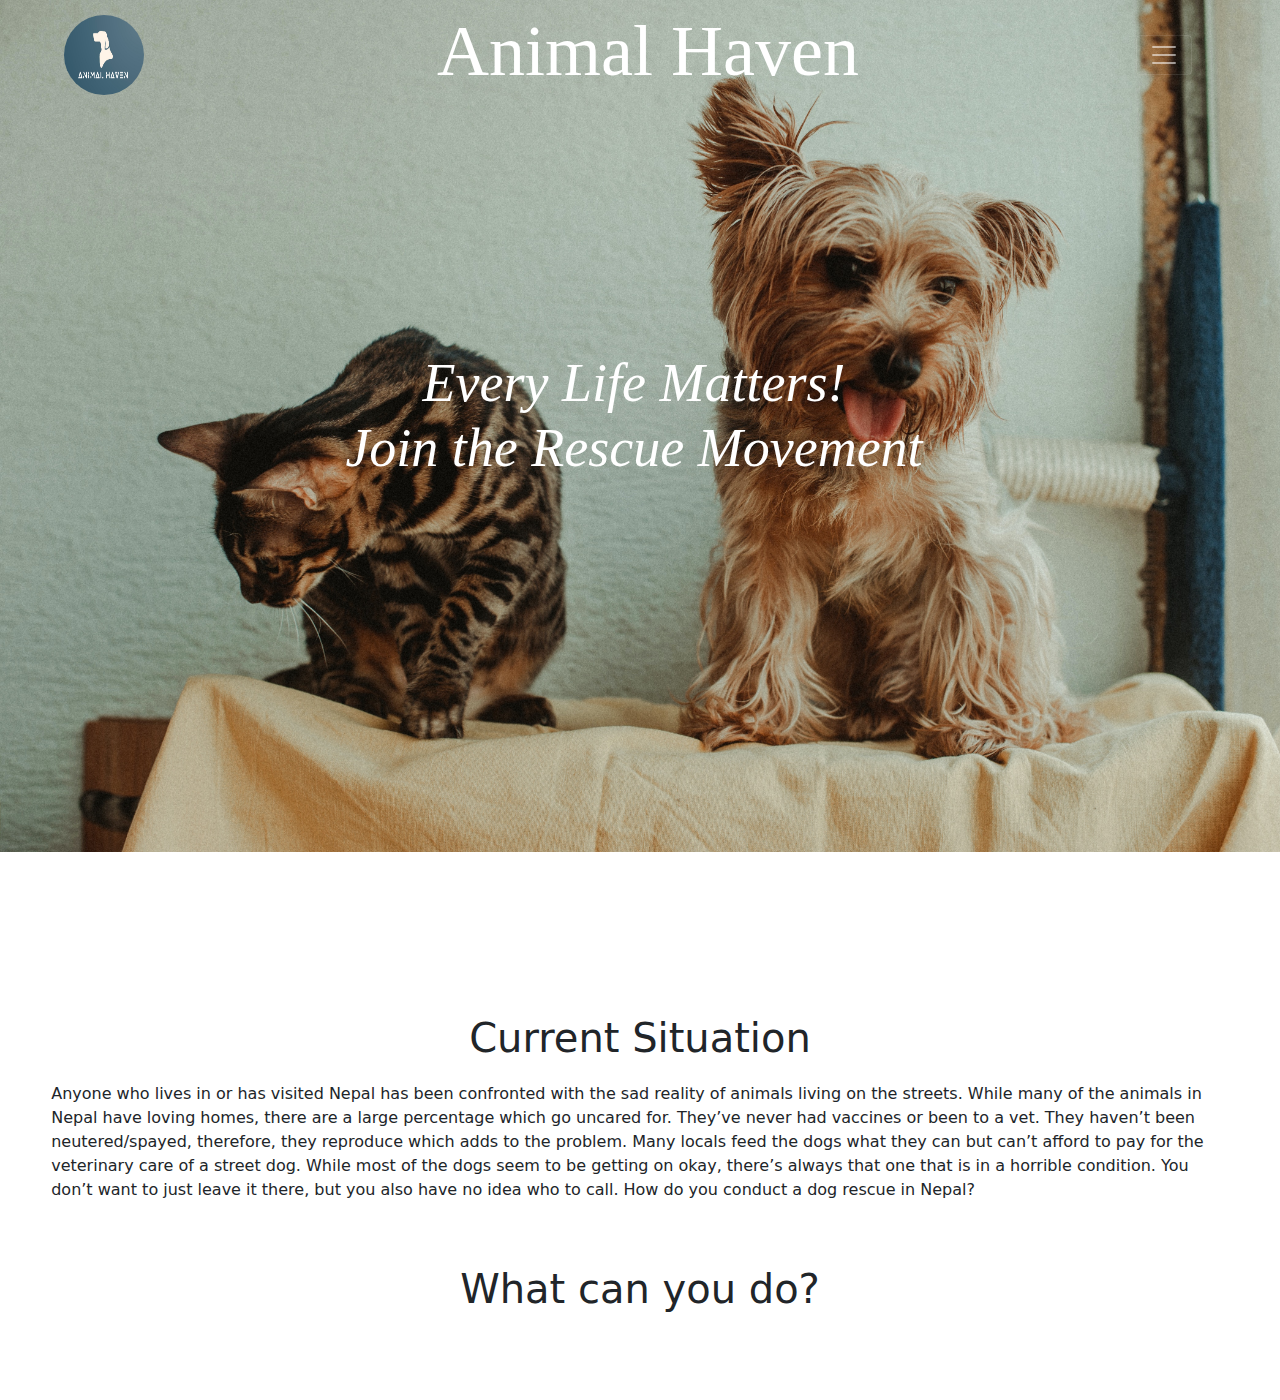
==== index.html @ 1ef38f8a "Updated" ====
<!DOCTYPE html>
<html lang="en">
<head>
    <meta charset="UTF-8">
    <meta http-equiv="X-UA-Compatible" content="IE=edge">
    <meta name="viewport" content="width=device-width, initial-scale=1.0">
    <title>Document</title>
    <script src="/bootstrap-5.0.2-dist/js/bootstrap.bundle.js"></script>
    <link rel="stylesheet" href="/bootstrap-5.0.2-dist/css/bootstrap.css">
    <link rel="stylesheet" href="/bootstrap-5.0.2-dist/css/style.css">
    <link rel="icon" type="image/x-icon" href="/imgs/favicon.ico" style="border-radius: 50%;">
    <link href="https://unpkg.com/aos@2.3.1/dist/aos.css" rel="stylesheet">
</head>
<body>

    <div class="header img-fluid container-fluid" style="background: url(/imgs/bg.jpg); background-repeat: no-repeat; background-size: 100% auto; height: 101vh; max-width: 100%;">



<header>
    <nav class="navbar navbar-dark shadow-5-strong" style="position: sticky;">
        <div class="container">
          <a class="navbar-brand responsive" href="#">
            <img src="/imgs/IMG_9234.png" alt="" class="imge" style="size: 1vmin;">
          </a>

          <h1 class="h11" style="font-size: 8vmin;">Animal Haven</h1>

          <button class="navbar-toggler" type="button" data-bs-toggle="collapse" data-bs-target="#navbarNav" aria-controls="navbarNav" aria-expanded="false" aria-label="Toggle navigation">
            <span class="navbar-toggler-icon"></span>
          </button>
          <div class="collapse navbar-collapse" id="navbarNav">
            <ul class="navbar-nav text-end">
              <li class="nav-item">
                <a class="nav-link active" aria-current="page" href="#">Home</a>
              </li>
              <li class="nav-item">
                <a class="nav-link active" href="#">About me</a>
              </li>
              <li class="nav-item">
                <a class="nav-link active" href="#">Contact me</a>
              </li>
            </ul>
          </div>
        </div>
      </nav>


      <h1 class="text-center container-fluid" style="color: white; font-style: italic; font-family: Orpheus; font-size: 6vmin; position: absolute; top: 39vmin;">Every Life Matters! <br> Join the Rescue Movement</h1>


</header>


<main >
<div style="position: absolute; top: 107vmin; padding: 4%;">
  <H1 style="text-align: center;">Current Situation</H1>

  <p style="padding-top: 1%;">Anyone who lives in or has visited Nepal has been confronted with the sad reality of animals living on the streets. While many of the animals in Nepal have loving homes, there are a large percentage which go uncared for. They’ve never had vaccines or been to a vet. They haven’t been neutered/spayed, therefore, they reproduce which adds to the problem. Many locals feed the dogs what they can but can’t afford to pay for the veterinary care of a street dog. While most of the dogs seem to be getting on okay, there’s always that one that is in a horrible condition. You don’t want to just leave it there, but you also have no idea who to call. How do you conduct a dog rescue in Nepal?

</p>
<H1 style="text-align: center; padding-top: 4%;">What can you do?</H1>
<p style="padding-top: 1%;"></p>
</div>




</main>



</div>

<!-- <p id="demo"></p>

<script>
  var w = window.innerWidth;
  var h = window.innerHeight;
  
  var x = document.getElementById("demo");
  x.innerHTML = "Browser width: " + w + ", height: " + h + ".";
  </script> -->

    <script src="https://cdn.jsdelivr.net/npm/@popperjs/core@2.9.2/dist/umd/popper.min.js" integrity="sha384-IQsoLXl5PILFhosVNubq5LC7Qb9DXgDA9i+tQ8Zj3iwWAwPtgFTxbJ8NT4GN1R8p" crossorigin="anonymous"></script>
    <script src="https://unpkg.com/aos@2.3.1/dist/aos.js"></script>
    <script>
      AOS.init();
    </script>
</body>
</html>
---- bootstrap-5.0.2-dist/css/style.css ----
html{
  scroll-behavior: smooth;
}
.imge{
    border-radius: 50%;
    width:80px;
    height:80px;
}

.h11{
    font-family: 'Times New Roman';
    color: white; 
    font-size: 10vmin;
}

@media only screen and (max-width: 300px) {
    .h11 {
        font-family: 'Times New Roman';
        color: white; 
        font-size: 6.5vmin;
    }
  }

@media only screen and (max-width: 300px) {
    .imge {
      width: 40px;
      height: 40px;
      border-radius: 50%;
    }
  }
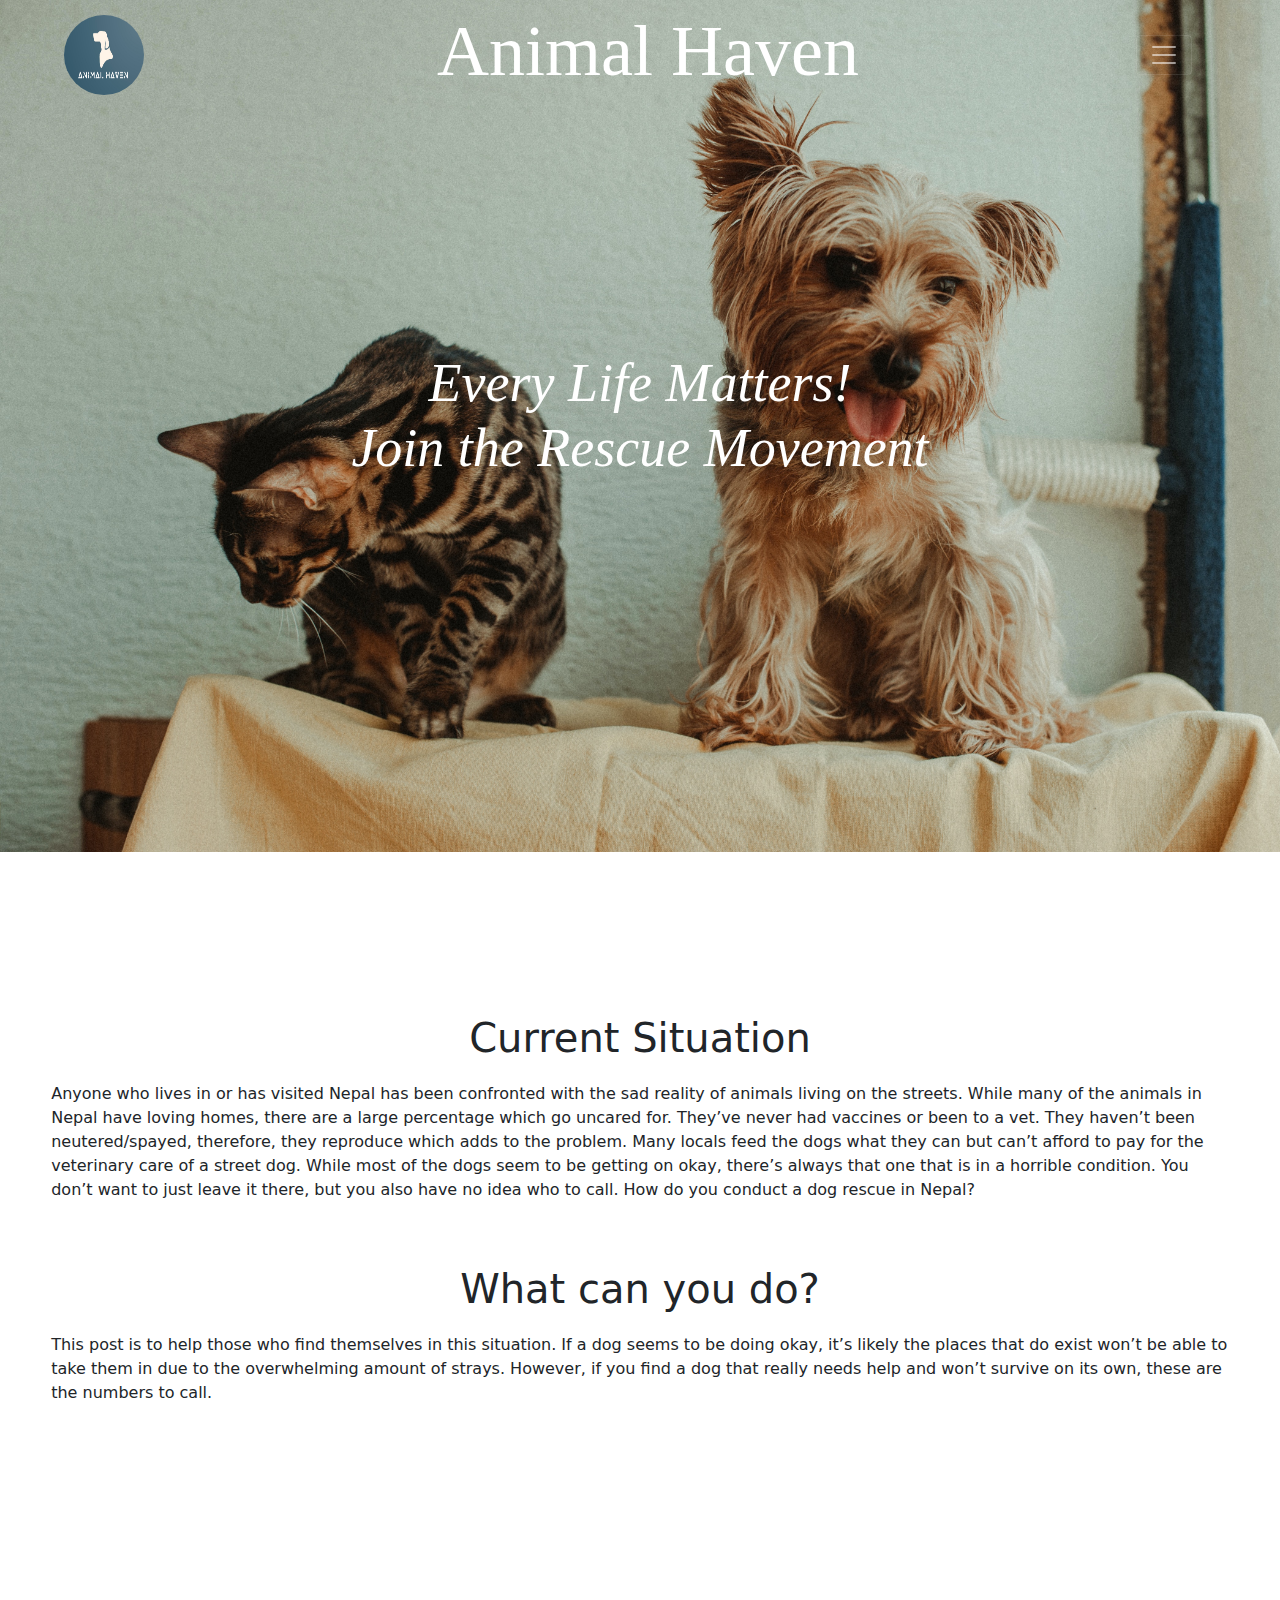
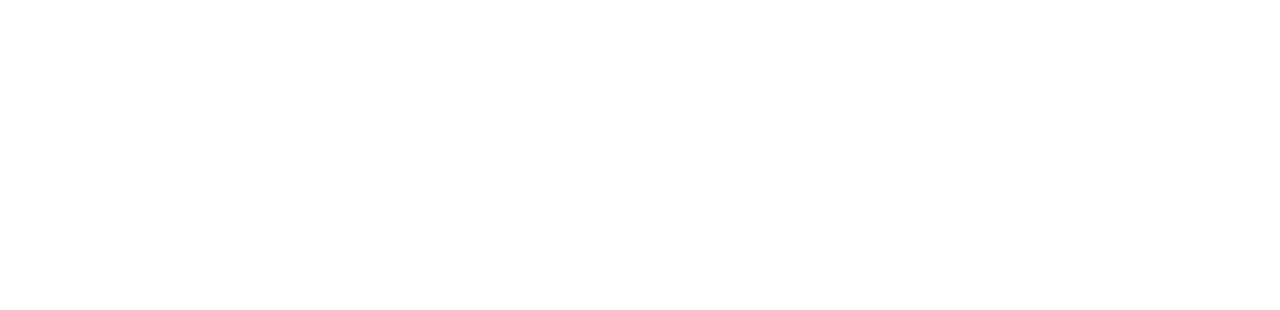
==== commit b48a1dc0: "updated" ====
--- a/index.html
+++ b/index.html
@@ -1,15 +1,16 @@
 <!DOCTYPE html>
-<html lang="en">
+<html lang="en" style="height:00%">
 <head>
     <meta charset="UTF-8">
     <meta http-equiv="X-UA-Compatible" content="IE=edge">
     <meta name="viewport" content="width=device-width, initial-scale=1.0">
-    <title>Document</title>
-    <script src="/bootstrap-5.0.2-dist/js/bootstrap.bundle.js"></script>
-    <link rel="stylesheet" href="/bootstrap-5.0.2-dist/css/bootstrap.css">
-    <link rel="stylesheet" href="/bootstrap-5.0.2-dist/css/style.css">
+    <title>Animal Haven</title>
+    <script src="/js/bootstrap.bundle.js"></script>
+    <link rel="stylesheet" href="/css/bootstrap.css">
+    <link rel="stylesheet" href="/css/style.css">
     <link rel="icon" type="image/x-icon" href="/imgs/favicon.ico" style="border-radius: 50%;">
     <link href="https://unpkg.com/aos@2.3.1/dist/aos.css" rel="stylesheet">
+    <link href="https://cdn.jsdelivr.net/npm/bootstrap@5.3.0/dist/css/bootstrap.min.css" rel="stylesheet" integrity="sha384-9ndCyUaIbzAi2FUVXJi0CjmCapSmO7SnpJef0486qhLnuZ2cdeRhO02iuK6FUUVM" crossorigin="anonymous">
 </head>
 <body>
 
@@ -46,13 +47,13 @@
       </nav>
 
 
-      <h1 class="text-center container-fluid" style="color: white; font-style: italic; font-family: Orpheus; font-size: 6vmin; position: absolute; top: 39vmin;">Every Life Matters! <br> Join the Rescue Movement</h1>
+      <h1 class="text-center container-fluid" style="color: white; font-style: italic; font-family: Orpheus; font-size: 6vmin; position: absolute; top: 39vmin;padding: 0; margin: 0;">Every Life Matters! <br> Join the Rescue Movement</h1>
 
 
 </header>
 
 
-<main >
+<main class="container" style="background: url(/imgs/bgg.png);background-repeat: no-repeat; background-size:contain; height: 200vh; max-width: 100%; background-position:0.1vmin;">
 <div style="position: absolute; top: 107vmin; padding: 4%;">
   <H1 style="text-align: center;">Current Situation</H1>
 
@@ -60,13 +61,14 @@
 
 </p>
 <H1 style="text-align: center; padding-top: 4%;">What can you do?</H1>
-<p style="padding-top: 1%;"></p>
+<p style="padding-top: 1%;">This post is to help those who find themselves in this situation. If a dog seems to be doing okay, it’s likely the places that do exist won’t be able to take them in due to the overwhelming amount of strays. However, if you find a dog that really needs help and won’t survive on its own, these are the numbers to call.</p>
 </div>
 
 
 
 
 </main>
+
 
 
 
@@ -87,5 +89,6 @@
     <script>
       AOS.init();
     </script>
+    <script src="https://cdn.jsdelivr.net/npm/bootstrap@5.3.0/dist/js/bootstrap.bundle.min.js" integrity="sha384-geWF76RCwLtnZ8qwWowPQNguL3RmwHVBC9FhGdlKrxdiJJigb/j/68SIy3Te4Bkz" crossorigin="anonymous"></script>
 </body>
 </html>--- a/css/style.css
+++ b/css/style.css
@@ -0,0 +1,30 @@
+html{
+  scroll-behavior: smooth;
+}
+.imge{
+    border-radius: 50%;
+    width:80px;
+    height:80px;
+}
+
+.h11{
+    font-family: 'Times New Roman';
+    color: white; 
+    font-size: 10vmin;
+}
+
+@media only screen and (max-width: 300px) {
+    .h11 {
+        font-family: 'Times New Roman';
+        color: white; 
+        font-size: 6.5vmin;
+    }
+  }
+
+@media only screen and (max-width: 300px) {
+    .imge {
+      width: 40px;
+      height: 40px;
+      border-radius: 50%;
+    }
+  }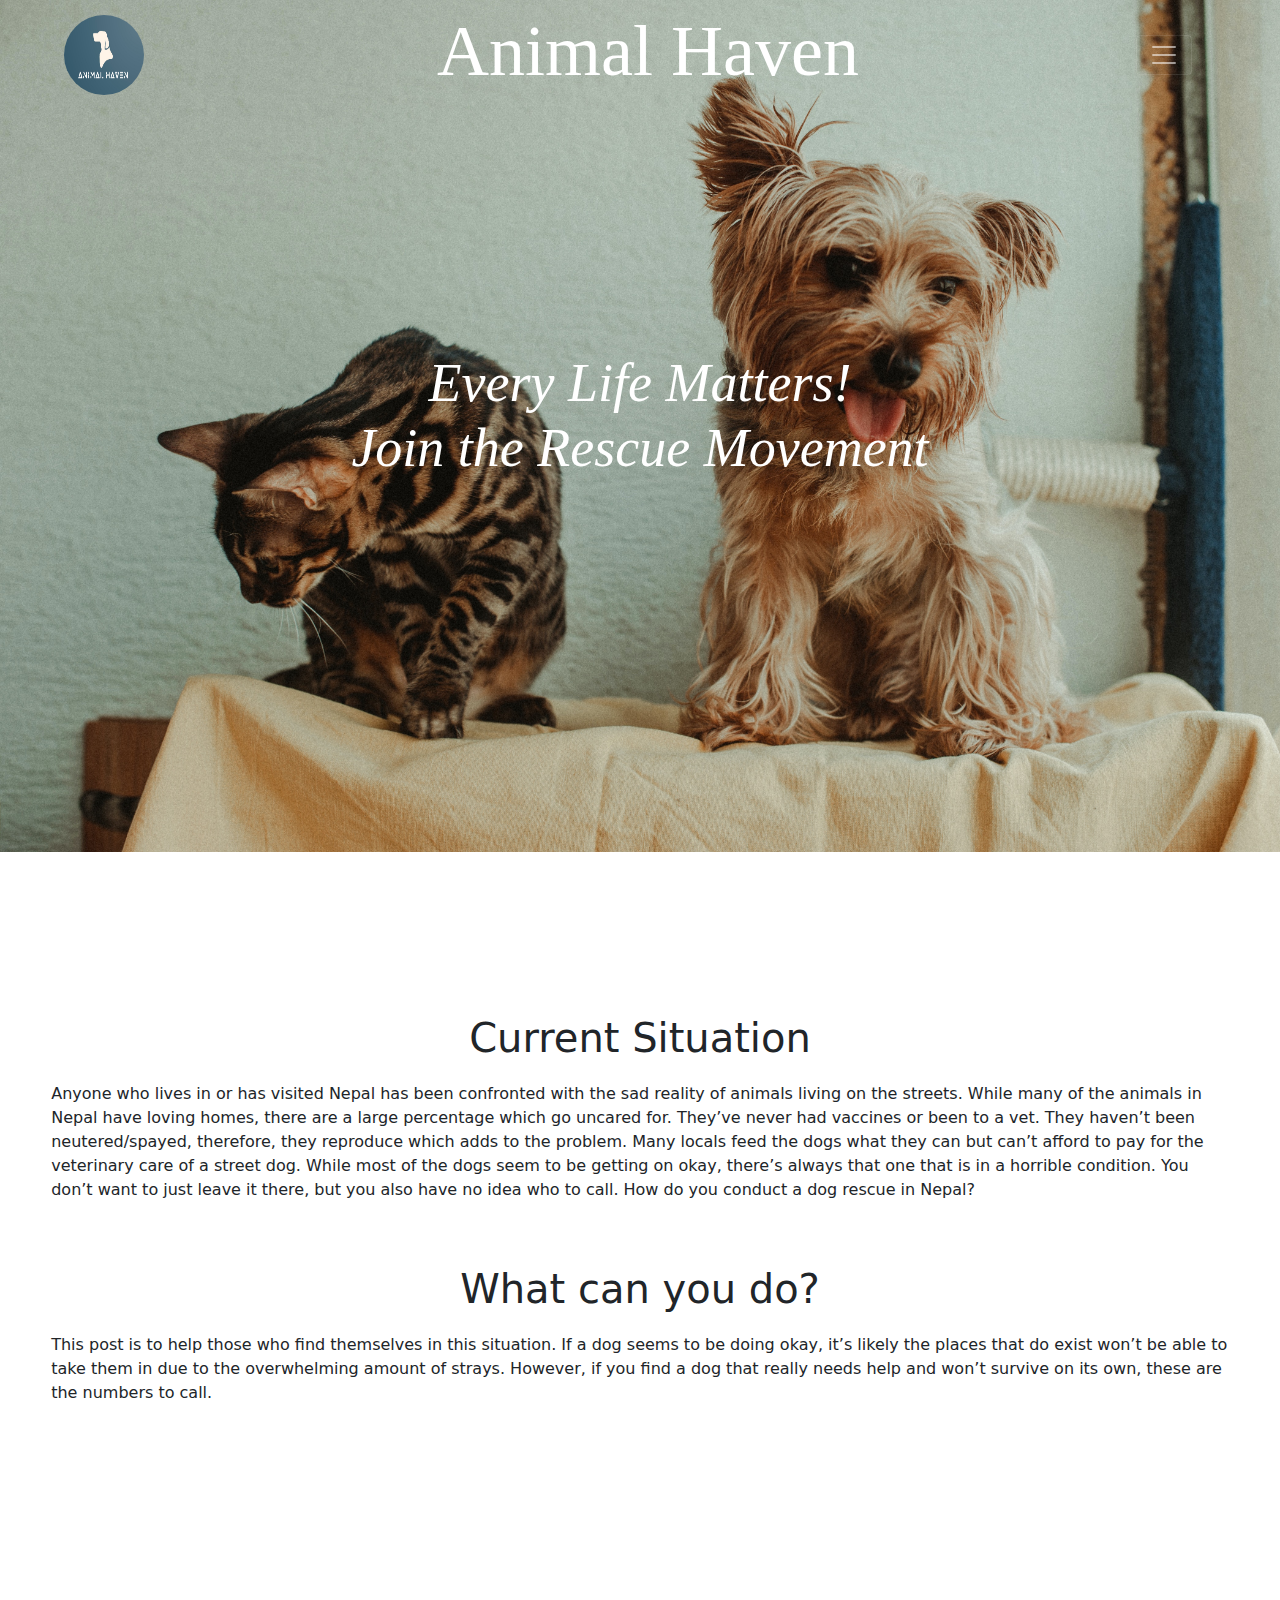
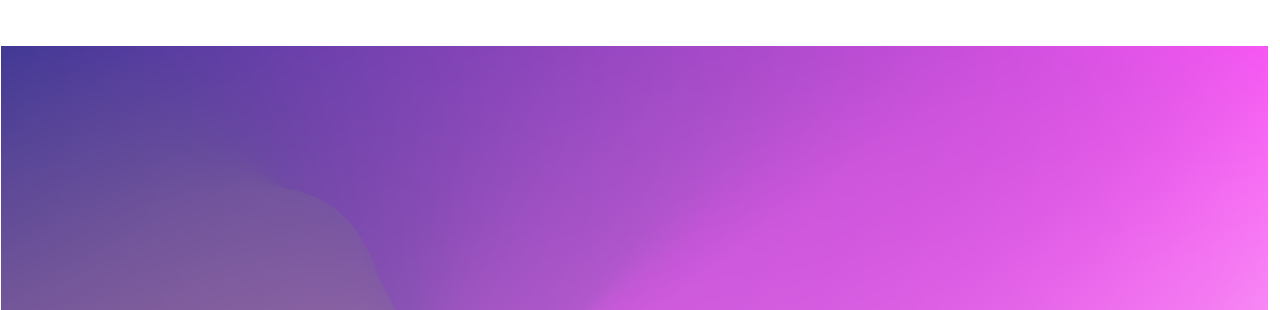
==== commit 1d3240bb: "updated" ====
--- a/index.html
+++ b/index.html
@@ -53,7 +53,7 @@
 </header>
 
 
-<main class="container" style="background: url(/imgs/bgg.png);background-repeat: no-repeat; background-size:contain; height: 200vh; max-width: 100%; background-position:0.1vmin;">
+<main class="container" style="background: url(/imgs/drawing.gpl.png);background-repeat: no-repeat; background-size:100%; height: 200vh; max-width: 100%; background-position:0.1vmin; background-position-y: 170%; ">
 <div style="position: absolute; top: 107vmin; padding: 4%;">
   <H1 style="text-align: center;">Current Situation</H1>
 
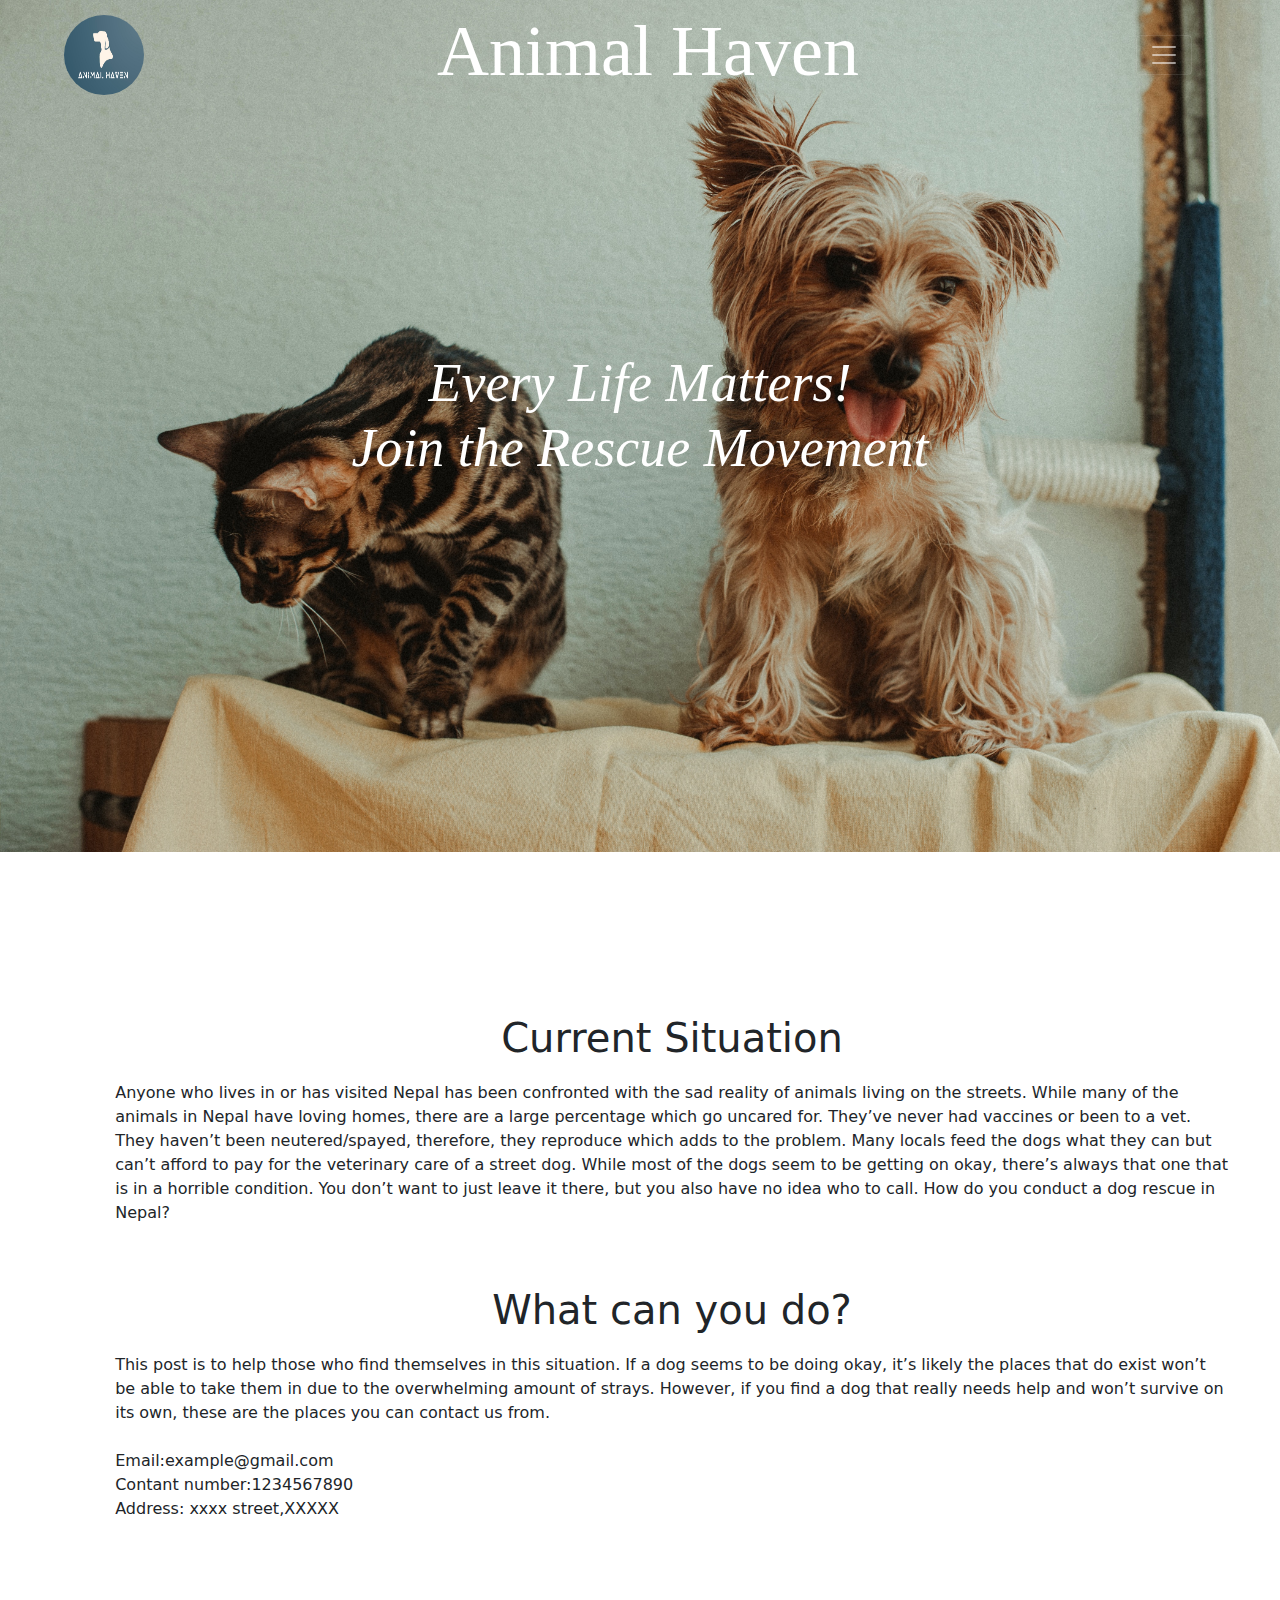
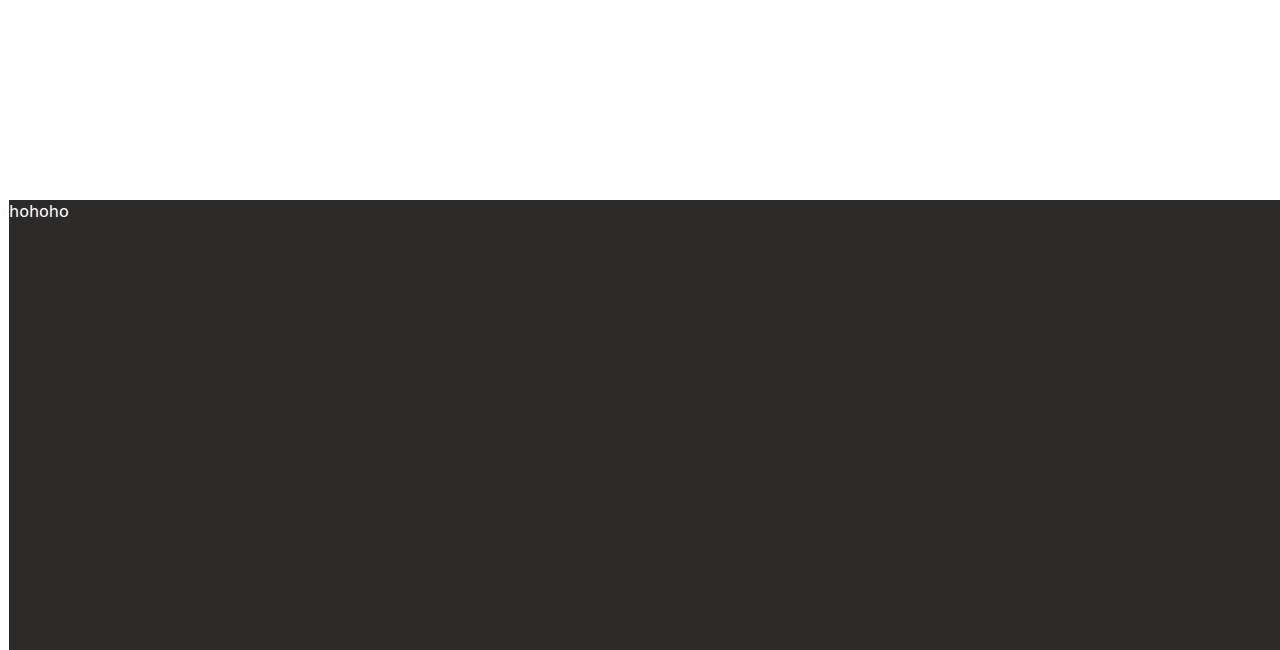
==== commit a86b3a8c: "updated" ====
--- a/index.html
+++ b/index.html
@@ -19,7 +19,7 @@
 
 
 <header>
-    <nav class="navbar navbar-dark shadow-5-strong" style="position: sticky;">
+    <nav class="navbar navbar-dark shadow-5-strong" >
         <div class="container">
           <a class="navbar-brand responsive" href="#">
             <img src="/imgs/IMG_9234.png" alt="" class="imge" style="size: 1vmin;">
@@ -33,13 +33,13 @@
           <div class="collapse navbar-collapse" id="navbarNav">
             <ul class="navbar-nav text-end">
               <li class="nav-item">
-                <a class="nav-link active" aria-current="page" href="#">Home</a>
+                <a class="nav-link active" aria-current="page" href="/index.html">Home</a>
               </li>
               <li class="nav-item">
-                <a class="nav-link active" href="#">About me</a>
+                <a class="nav-link active" href="/pages/about.html">About me</a>
               </li>
               <li class="nav-item">
-                <a class="nav-link active" href="#">Contact me</a>
+                <a class="nav-link active" href="/pages/contact.html">Contact me</a>
               </li>
             </ul>
           </div>
@@ -53,7 +53,7 @@
 </header>
 
 
-<main class="container" style="background: url(/imgs/drawing.gpl.png);background-repeat: no-repeat; background-size:100%; height: 200vh; max-width: 100%; background-position:0.1vmin; background-position-y: 170%; ">
+<main class="container">
 <div style="position: absolute; top: 107vmin; padding: 4%;">
   <H1 style="text-align: center;">Current Situation</H1>
 
@@ -61,7 +61,7 @@
 
 </p>
 <H1 style="text-align: center; padding-top: 4%;">What can you do?</H1>
-<p style="padding-top: 1%;">This post is to help those who find themselves in this situation. If a dog seems to be doing okay, it’s likely the places that do exist won’t be able to take them in due to the overwhelming amount of strays. However, if you find a dog that really needs help and won’t survive on its own, these are the numbers to call.</p>
+<p style="padding-top: 1%;">This post is to help those who find themselves in this situation. If a dog seems to be doing okay, it’s likely the places that do exist won’t be able to take them in due to the overwhelming amount of strays. However, if you find a dog that really needs help and won’t survive on its own, these are the places you can contact us from.<br><br> Email:example@gmail.com<br>Contant number:1234567890<br>Address: xxxx street,XXXXX</p>
 </div>
 
 
@@ -70,7 +70,7 @@
 </main>
 
 
-
+<footer class="container-fluid" style="height: 50vmin; background-color: rgb(43, 42, 40); width: 100%; position: absolute; top: 200vmin; margin: 0%;left: 1vmin; color: white;">hohoho</footer>
 
 </div>
 
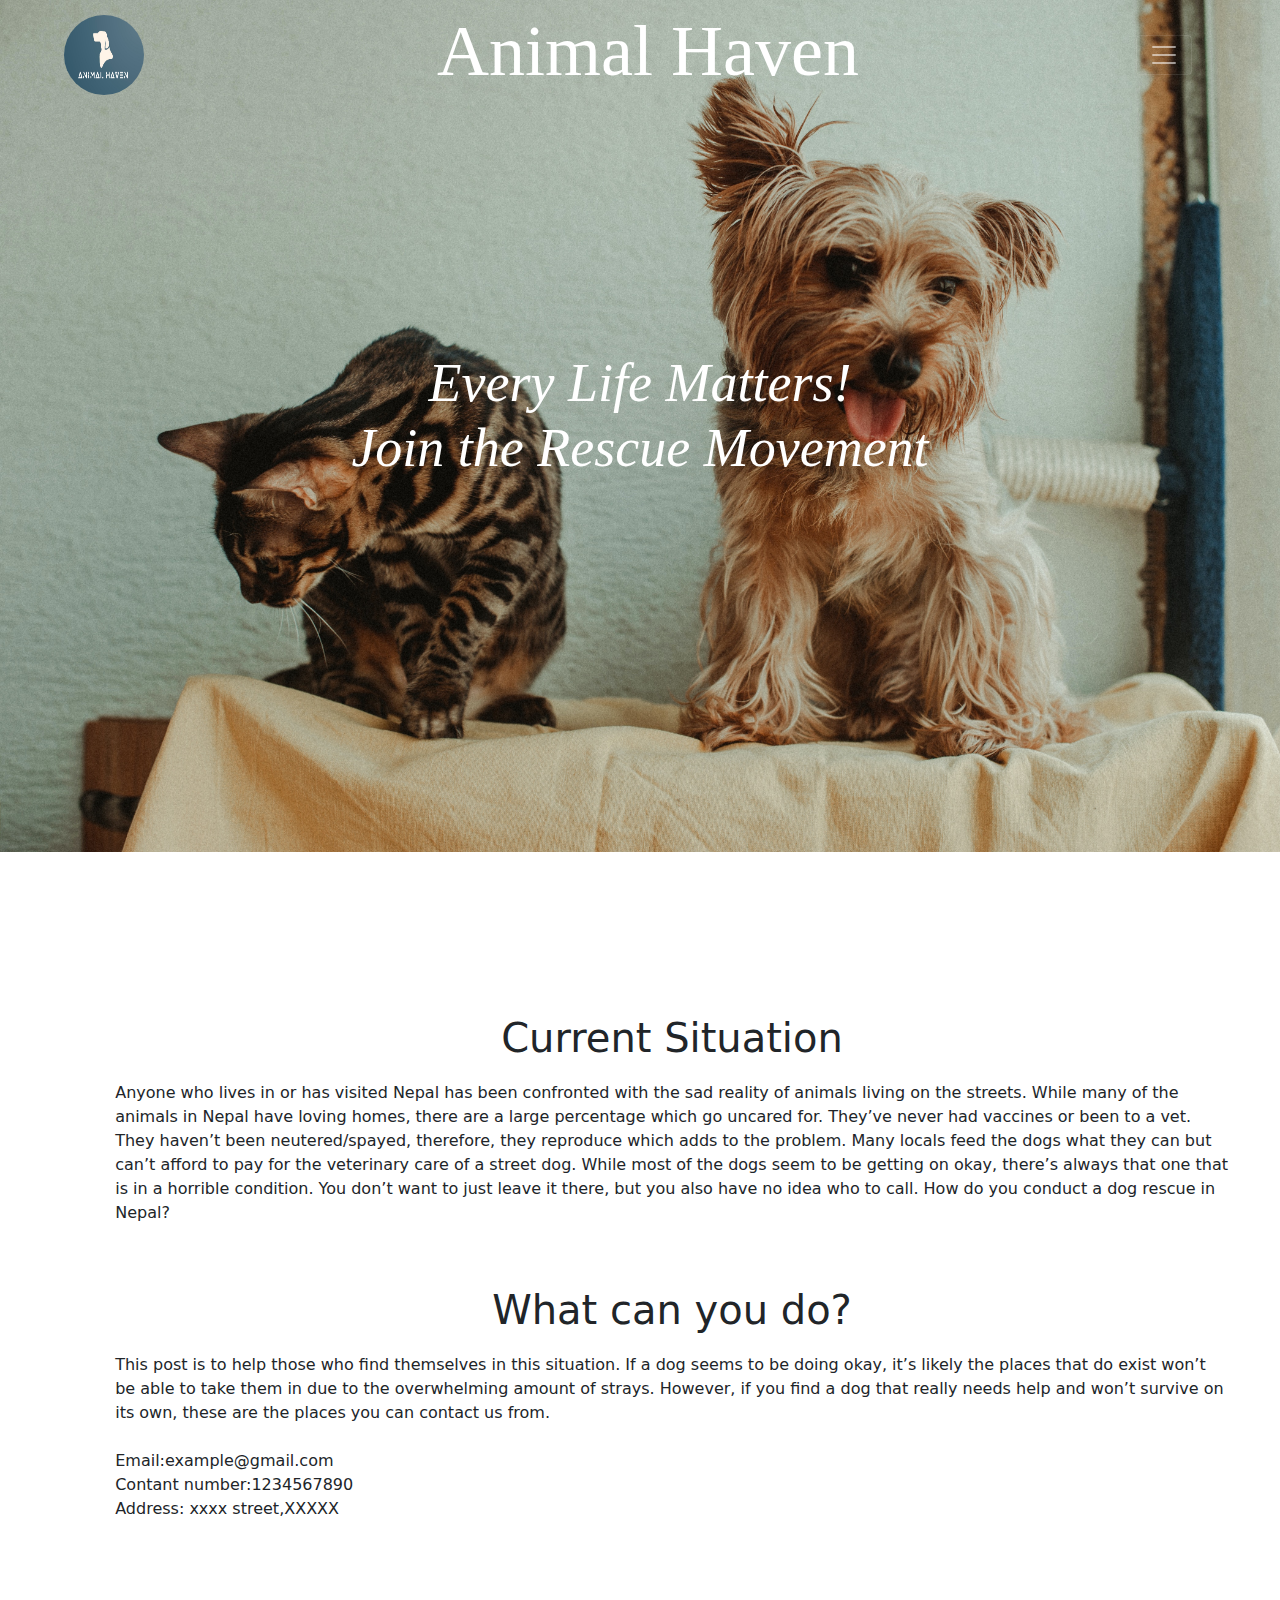
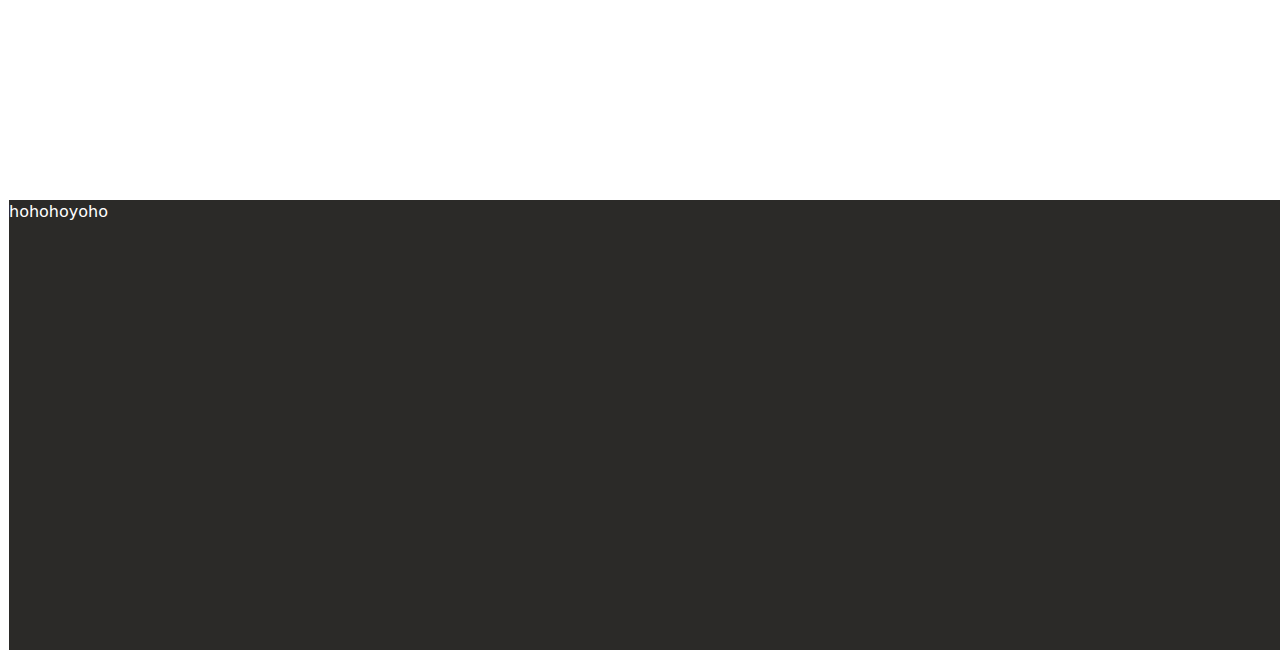
==== commit d08bb1c4: "updated" ====
--- a/index.html
+++ b/index.html
@@ -70,7 +70,7 @@
 </main>
 
 
-<footer class="container-fluid" style="height: 50vmin; background-color: rgb(43, 42, 40); width: 100%; position: absolute; top: 200vmin; margin: 0%;left: 1vmin; color: white;">hohoho</footer>
+<footer class="container-fluid" style="height: 50vmin; background-color: rgb(43, 42, 40); width: 100%; position: absolute; top: 200vmin; margin: 0%;left: 1vmin; color: white;">hohohoyoho</footer>
 
 </div>
 
